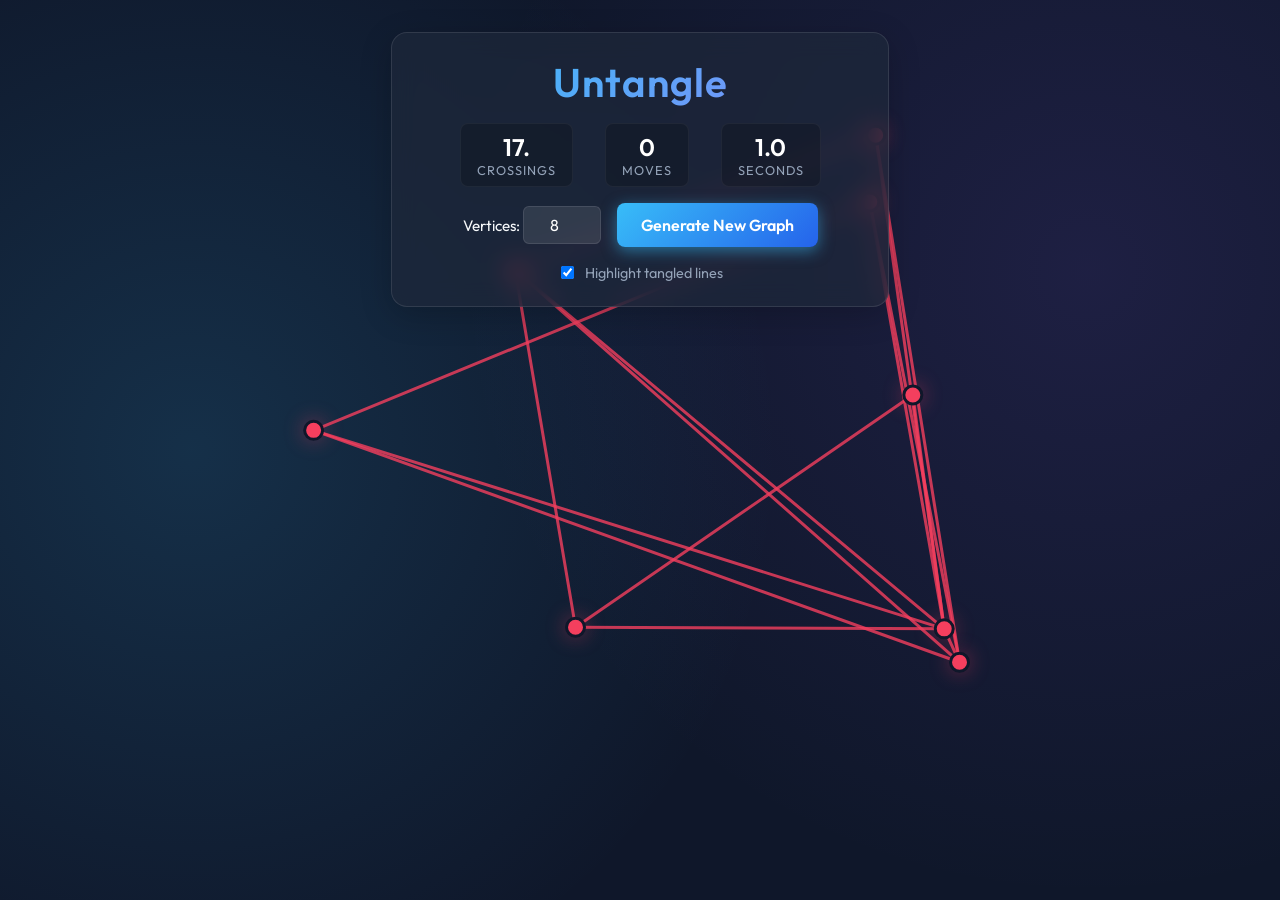
==== index.html @ a720e9df "updated to 1.0" ====
<!DOCTYPE html>
<html lang="en">

<head>
    <meta charset="UTF-8">
    <meta name="viewport" content="width=device-width, initial-scale=1.0">
    <title>Untangle | Planarity Game</title>

    <!-- Google Fonts -->
    <link rel="preconnect" href="https://fonts.googleapis.com">
    <link rel="preconnect" href="https://fonts.gstatic.com" crossorigin>
    <link href="https://fonts.googleapis.com/css2?family=Outfit:wght@300;400;600&display=swap" rel="stylesheet">

    <style>
        :root {
            /* Color Palette */
            --bg-dark: #0f172a;
            --bg-accent: #1e293b;
            --glass-bg: rgba(30, 41, 59, 0.7);
            --glass-border: rgba(255, 255, 255, 0.1);

            --text-main: #f8fafc;
            --text-muted: #94a3b8;

            --node-default: #38bdf8;
            --node-tangled: #f43f5e;
            --node-intersect: #fca5a5;

            --edge-default: #38bdf8;
            --edge-tangled: #f43f5e;

            --glow-blue: rgba(56, 189, 248, 0.5);
            --glow-red: rgba(244, 63, 94, 0.4);
        }

        body {
            margin: 0;
            padding: 0;
            overflow: hidden;
            background-color: var(--bg-dark);
            background-image:
                radial-gradient(circle at 15% 50%, rgba(56, 189, 248, 0.15) 0%, transparent 50%),
                radial-gradient(circle at 85% 30%, rgba(139, 92, 246, 0.12) 0%, transparent 50%);
            font-family: 'Outfit', sans-serif;
            color: var(--text-main);
            height: 100vh;
            display: flex;
            flex-direction: column;
            align-items: center;
        }

        /* Glassmorphism UI Overlay */
        #ui-layer {
            position: absolute;
            top: 2rem;
            left: 50%;
            transform: translateX(-50%);
            background: var(--glass-bg);
            backdrop-filter: blur(12px);
            -webkit-backdrop-filter: blur(12px);
            border: 1px solid var(--glass-border);
            border-radius: 16px;
            padding: 1.5rem 3rem;
            box-shadow: 0 8px 32px rgba(0, 0, 0, 0.2);
            text-align: center;
            z-index: 10;
            min-width: 400px;
            pointer-events: auto;
            transition: all 0.3s ease;
        }

        h1 {
            margin: 0 0 0.5rem 0;
            font-size: 2.5rem;
            font-weight: 600;
            background: linear-gradient(135deg, #38bdf8, #818cf8);
            -webkit-background-clip: text;
            -webkit-text-fill-color: transparent;
            letter-spacing: 1px;
        }

        .stats-row {
            display: flex;
            justify-content: center;
            gap: 2rem;
            margin: 1rem 0;
            font-size: 1.1rem;
        }

        .stat-badge {
            display: flex;
            flex-direction: column;
            background: rgba(0, 0, 0, 0.2);
            padding: 0.5rem 1rem;
            border-radius: 8px;
            border: 1px solid rgba(255, 255, 255, 0.05);
        }

        .stat-value {
            font-size: 1.5rem;
            font-weight: 600;
            color: #fff;
        }

        .stat-label {
            font-size: 0.8rem;
            color: var(--text-muted);
            text-transform: uppercase;
            letter-spacing: 1px;
        }

        .controls {
            display: flex;
            align-items: center;
            justify-content: center;
            gap: 1rem;
            margin-top: 1rem;
            flex-wrap: wrap;
        }

        /* Forms and Buttons */
        label {
            font-size: 0.95rem;
            color: var(--text-main);
        }

        input[type="number"] {
            background: rgba(255, 255, 255, 0.1);
            border: 1px solid var(--glass-border);
            color: white;
            padding: 0.5rem;
            border-radius: 6px;
            width: 60px;
            font-family: inherit;
            font-size: 1rem;
            text-align: center;
            outline: none;
            transition: border-color 0.2s;
        }

        input[type="number"]:focus {
            border-color: #38bdf8;
        }

        button {
            background: linear-gradient(135deg, #38bdf8, #2563eb);
            color: white;
            border: none;
            padding: 0.75rem 1.5rem;
            font-size: 1rem;
            font-family: inherit;
            font-weight: 600;
            border-radius: 8px;
            cursor: pointer;
            transition: all 0.2s ease;
            box-shadow: 0 4px 15px var(--glow-blue);
        }

        button:hover {
            transform: translateY(-2px);
            box-shadow: 0 6px 20px rgba(56, 189, 248, 0.7);
        }

        button:active {
            transform: translateY(0);
        }

        .checkbox-wrapper {
            display: flex;
            align-items: center;
            gap: 0.5rem;
            color: var(--text-muted);
            font-size: 0.9rem;
            cursor: pointer;
        }

        /* D3 SVG Canvas Styles */
        #vis {
            position: absolute;
            top: 0;
            left: 0;
            width: 100vw;
            height: 100vh;
            z-index: 1;
        }

        /* SVG Graph Styling */
        circle {
            fill: var(--node-default);
            cursor: grab;
            stroke: var(--bg-dark);
            stroke-width: 3px;
            transition: fill 0.3s ease, filter 0.3s ease;
            filter: drop-shadow(0 0 8px var(--glow-blue));
        }

        circle:active {
            cursor: grabbing;
        }

        line {
            stroke: var(--edge-default);
            stroke-width: 2.5px;
            stroke-linecap: round;
            opacity: 0.6;
            transition: stroke 0.3s ease, opacity 0.3s ease;
        }

        /* States via D3 Classes */
        /* Intersect is tangled */
        line.intersection {
            stroke: var(--edge-tangled);
            opacity: 0.8;
            stroke-width: 3px;
        }

        circle.intersection {
            fill: var(--node-tangled);
            filter: drop-shadow(0 0 10px var(--glow-red));
        }

        circle.connected {
            fill: #fff !important;
            filter: drop-shadow(0 0 12px rgba(255, 255, 255, 0.8));
        }

        /* Untangled Pulse Effect */
        @keyframes pulse-success {
            0% {
                box-shadow: 0 8px 32px rgba(0, 0, 0, 0.2), 0 0 0 0 rgba(74, 222, 128, 0.7);
            }

            70% {
                box-shadow: 0 8px 32px rgba(0, 0, 0, 0.2), 0 0 0 15px rgba(74, 222, 128, 0);
            }

            100% {
                box-shadow: 0 8px 32px rgba(0, 0, 0, 0.2), 0 0 0 0 rgba(74, 222, 128, 0);
            }
        }

        .victory-pulse {
            animation: pulse-success 1.5s ease-out;
            border-color: #4ade80 !important;
        }

        .victory-text {
            color: #4ade80 !important;
        }
    </style>
</head>

<body>

    <!-- Glass UI -->
    <div id="ui-layer">
        <h1>Untangle</h1>

        <div class="stats-row">
            <div class="stat-badge">
                <span id="count" class="stat-value">0</span>
                <span class="stat-label">Crossings</span>
            </div>
            <div class="stat-badge">
                <span id="move-count" class="stat-value">0</span>
                <span class="stat-label">Moves</span>
            </div>
            <div class="stat-badge">
                <span id="timer" class="stat-value">0.0</span>
                <span class="stat-label">Seconds</span>
            </div>
        </div>

        <div class="controls">
            <div>
                <label for="nodes">Vertices: </label>
                <input type="number" value="8" id="nodes" min="4" max="25">
            </div>
            <button id="generate">Generate New Graph</button>
        </div>

        <div class="controls" style="margin-top: 1rem;">
            <label class="checkbox-wrapper" for="intersections">
                <input type="checkbox" id="intersections" checked>
                Highlight tangled lines
            </label>
        </div>
    </div>

    <!-- Graph Container -->
    <div id="vis"></div>

    <script src="./files/bundle.js.download"></script>

    <!-- Injection Script for custom behaviors over the original bundle -->
    <script>
        // Wait for D3 rendering to finish its initial setup
        setTimeout(() => {
            const observer = new MutationObserver((mutations) => {
                const countSpan = document.getElementById('count');
                const uiLayer = document.getElementById('ui-layer');
                const val = parseInt(countSpan.innerText);

                // If the game reaches 0 crossings (meaning we won!)
                // Add the victory pulse effect
                if (val === 0 && !uiLayer.classList.contains('victory-pulse')) {
                    uiLayer.classList.add('victory-pulse');
                    countSpan.classList.add('victory-text');

                    // Remove it after animation completes so it can trigger again on new games
                    setTimeout(() => {
                        uiLayer.classList.remove('victory-pulse');
                    }, 1500);
                } else if (val > 0) {
                    uiLayer.classList.remove('victory-pulse');
                    countSpan.classList.remove('victory-text');
                }
            });

            // Monitor the #count span for text changes 
            // (the bundle.js updates this dynamically)
            const targetNode = document.getElementById('count');
            if (targetNode) {
                observer.observe(targetNode, { characterData: true, childList: true, subtree: true });
            }
        }, 1000);
    </script>
</body>

</html>
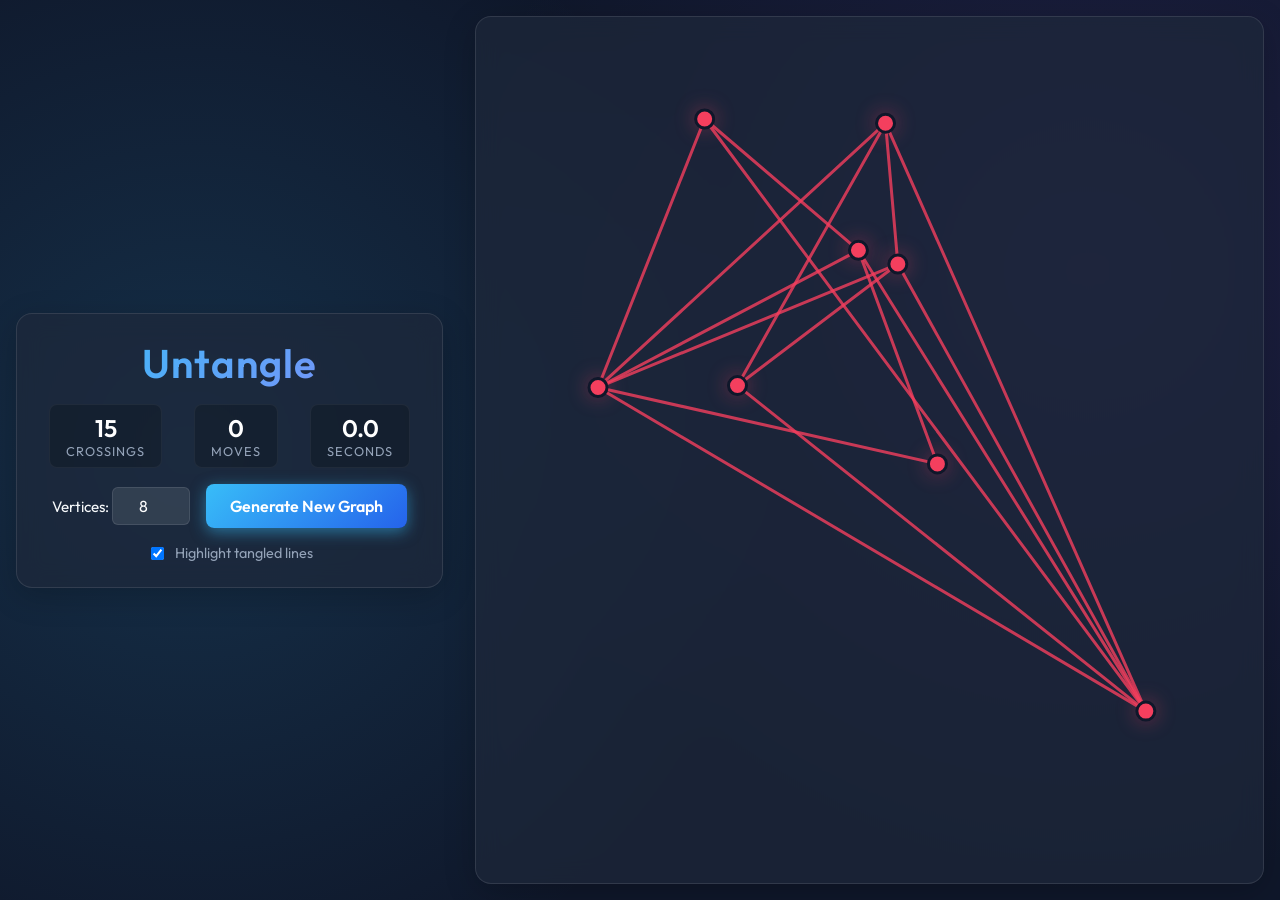
==== commit 4996aad5: "Add README; update bundle and index Add a new README.md documenting the Untangle (Planarity) game wi" ====
--- a/index.html
+++ b/index.html
@@ -46,25 +46,31 @@
             height: 100vh;
             display: flex;
             flex-direction: column;
-            align-items: center;
+            align-items: stretch;
+        }
+
+        @media (min-width: 1024px) {
+            body {
+                flex-direction: row;
+            }
         }
 
         /* Glassmorphism UI Overlay */
         #ui-layer {
-            position: absolute;
-            top: 2rem;
-            left: 50%;
-            transform: translateX(-50%);
+            position: relative;
+            flex-shrink: 0;
+            align-self: center;
+            margin: 1rem;
             background: var(--glass-bg);
             backdrop-filter: blur(12px);
             -webkit-backdrop-filter: blur(12px);
             border: 1px solid var(--glass-border);
             border-radius: 16px;
-            padding: 1.5rem 3rem;
+            padding: 1.5rem 2rem;
             box-shadow: 0 8px 32px rgba(0, 0, 0, 0.2);
             text-align: center;
             z-index: 10;
-            min-width: 400px;
+            min-width: 320px;
             pointer-events: auto;
             transition: all 0.3s ease;
         }
@@ -75,6 +81,7 @@
             font-weight: 600;
             background: linear-gradient(135deg, #38bdf8, #818cf8);
             -webkit-background-clip: text;
+            background-clip: text;
             -webkit-text-fill-color: transparent;
             letter-spacing: 1px;
         }
@@ -174,14 +181,37 @@
             cursor: pointer;
         }
 
+        #game-container {
+            flex-grow: 1;
+            position: relative;
+            min-width: 0;
+            min-height: 0;
+            margin: 1rem;
+            border-radius: 16px;
+            background: var(--glass-bg);
+            backdrop-filter: blur(12px);
+            -webkit-backdrop-filter: blur(12px);
+            border: 1px solid var(--glass-border);
+            box-shadow: 0 8px 32px rgba(0, 0, 0, 0.2);
+            overflow: hidden;
+            display: flex;
+        }
+
         /* D3 SVG Canvas Styles */
         #vis {
+            position: relative;
+            width: 100%;
+            height: 100%;
+            flex-grow: 1;
+            z-index: 1;
+        }
+
+        #vis>svg {
             position: absolute;
             top: 0;
             left: 0;
-            width: 100vw;
-            height: 100vh;
-            z-index: 1;
+            width: 100%;
+            height: 100%;
         }
 
         /* SVG Graph Styling */
@@ -288,7 +318,9 @@
     </div>
 
     <!-- Graph Container -->
-    <div id="vis"></div>
+    <div id="game-container">
+        <div id="vis"></div>
+    </div>
 
     <script src="./files/bundle.js.download"></script>
 
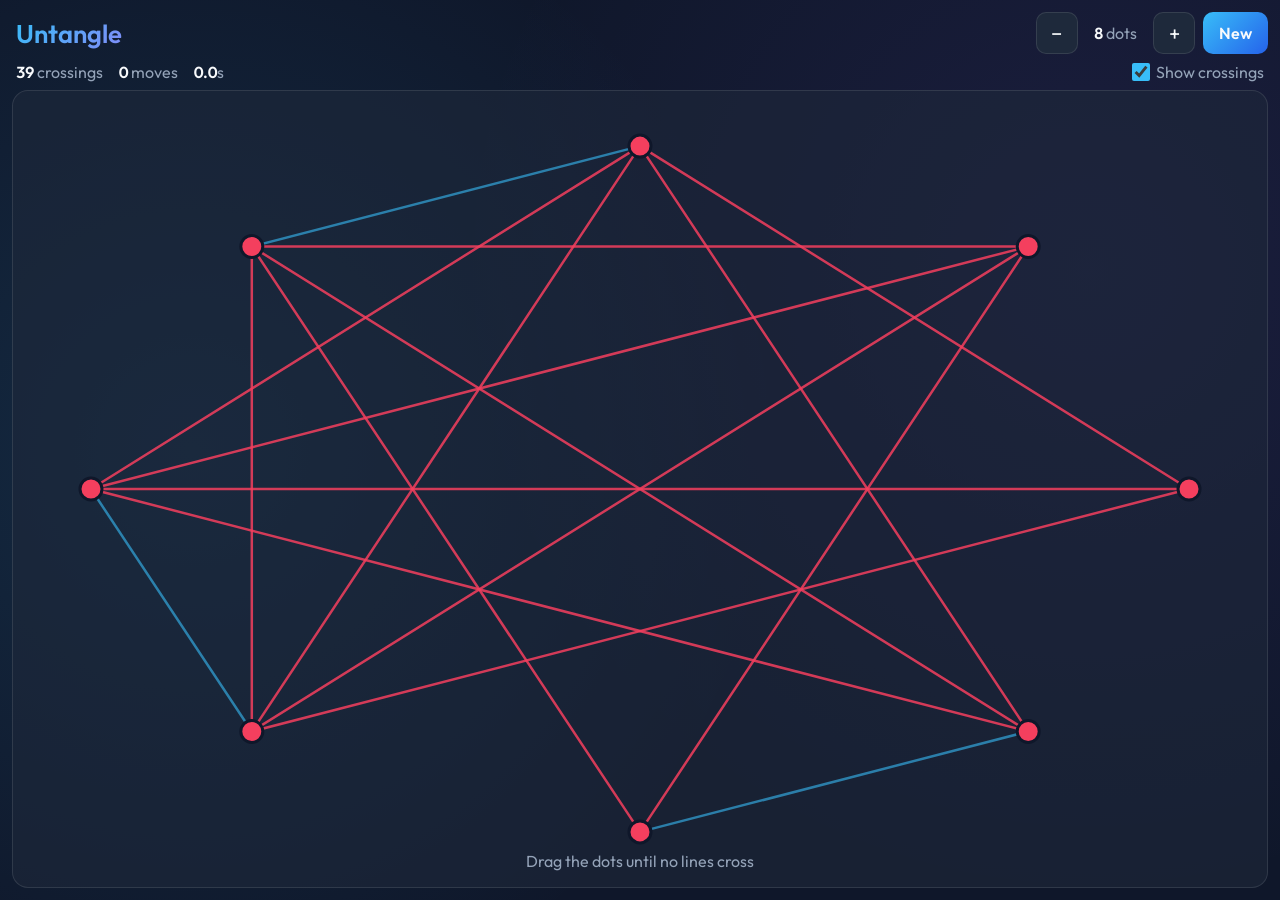
==== commit 05845f6d: "debugging with ai smoketest" ====
--- a/index.html
+++ b/index.html
@@ -3,360 +3,48 @@
 
 <head>
     <meta charset="UTF-8">
-    <meta name="viewport" content="width=device-width, initial-scale=1.0">
-    <title>Untangle | Planarity Game</title>
-
-    <!-- Google Fonts -->
+    <meta name="viewport" content="width=device-width, initial-scale=1, viewport-fit=cover">
+    <meta name="theme-color" content="#0f172a">
+    <meta name="description" content="Untangle the graph: drag the dots until no lines cross.">
+    <title>Untangle</title>
+    <link rel="icon" href="data:image/svg+xml,%3Csvg xmlns='http://www.w3.org/2000/svg' viewBox='0 0 32 32'%3E%3Cg stroke='%2338bdf8' stroke-width='2.5'%3E%3Cpath d='M7 8 25 24M7 24 25 8'/%3E%3C/g%3E%3Cg fill='%2338bdf8'%3E%3Ccircle cx='7' cy='8' r='4'/%3E%3Ccircle cx='25' cy='24' r='4'/%3E%3Ccircle cx='7' cy='24' r='4'/%3E%3Ccircle cx='25' cy='8' r='4'/%3E%3C/g%3E%3C/svg%3E">
     <link rel="preconnect" href="https://fonts.googleapis.com">
     <link rel="preconnect" href="https://fonts.gstatic.com" crossorigin>
-    <link href="https://fonts.googleapis.com/css2?family=Outfit:wght@300;400;600&display=swap" rel="stylesheet">
-
-    <style>
-        :root {
-            /* Color Palette */
-            --bg-dark: #0f172a;
-            --bg-accent: #1e293b;
-            --glass-bg: rgba(30, 41, 59, 0.7);
-            --glass-border: rgba(255, 255, 255, 0.1);
-
-            --text-main: #f8fafc;
-            --text-muted: #94a3b8;
-
-            --node-default: #38bdf8;
-            --node-tangled: #f43f5e;
-            --node-intersect: #fca5a5;
-
-            --edge-default: #38bdf8;
-            --edge-tangled: #f43f5e;
-
-            --glow-blue: rgba(56, 189, 248, 0.5);
-            --glow-red: rgba(244, 63, 94, 0.4);
-        }
-
-        body {
-            margin: 0;
-            padding: 0;
-            overflow: hidden;
-            background-color: var(--bg-dark);
-            background-image:
-                radial-gradient(circle at 15% 50%, rgba(56, 189, 248, 0.15) 0%, transparent 50%),
-                radial-gradient(circle at 85% 30%, rgba(139, 92, 246, 0.12) 0%, transparent 50%);
-            font-family: 'Outfit', sans-serif;
-            color: var(--text-main);
-            height: 100vh;
-            display: flex;
-            flex-direction: column;
-            align-items: stretch;
-        }
-
-        @media (min-width: 1024px) {
-            body {
-                flex-direction: row;
-            }
-        }
-
-        /* Glassmorphism UI Overlay */
-        #ui-layer {
-            position: relative;
-            flex-shrink: 0;
-            align-self: center;
-            margin: 1rem;
-            background: var(--glass-bg);
-            backdrop-filter: blur(12px);
-            -webkit-backdrop-filter: blur(12px);
-            border: 1px solid var(--glass-border);
-            border-radius: 16px;
-            padding: 1.5rem 2rem;
-            box-shadow: 0 8px 32px rgba(0, 0, 0, 0.2);
-            text-align: center;
-            z-index: 10;
-            min-width: 320px;
-            pointer-events: auto;
-            transition: all 0.3s ease;
-        }
-
-        h1 {
-            margin: 0 0 0.5rem 0;
-            font-size: 2.5rem;
-            font-weight: 600;
-            background: linear-gradient(135deg, #38bdf8, #818cf8);
-            -webkit-background-clip: text;
-            background-clip: text;
-            -webkit-text-fill-color: transparent;
-            letter-spacing: 1px;
-        }
-
-        .stats-row {
-            display: flex;
-            justify-content: center;
-            gap: 2rem;
-            margin: 1rem 0;
-            font-size: 1.1rem;
-        }
-
-        .stat-badge {
-            display: flex;
-            flex-direction: column;
-            background: rgba(0, 0, 0, 0.2);
-            padding: 0.5rem 1rem;
-            border-radius: 8px;
-            border: 1px solid rgba(255, 255, 255, 0.05);
-        }
-
-        .stat-value {
-            font-size: 1.5rem;
-            font-weight: 600;
-            color: #fff;
-        }
-
-        .stat-label {
-            font-size: 0.8rem;
-            color: var(--text-muted);
-            text-transform: uppercase;
-            letter-spacing: 1px;
-        }
-
-        .controls {
-            display: flex;
-            align-items: center;
-            justify-content: center;
-            gap: 1rem;
-            margin-top: 1rem;
-            flex-wrap: wrap;
-        }
-
-        /* Forms and Buttons */
-        label {
-            font-size: 0.95rem;
-            color: var(--text-main);
-        }
-
-        input[type="number"] {
-            background: rgba(255, 255, 255, 0.1);
-            border: 1px solid var(--glass-border);
-            color: white;
-            padding: 0.5rem;
-            border-radius: 6px;
-            width: 60px;
-            font-family: inherit;
-            font-size: 1rem;
-            text-align: center;
-            outline: none;
-            transition: border-color 0.2s;
-        }
-
-        input[type="number"]:focus {
-            border-color: #38bdf8;
-        }
-
-        button {
-            background: linear-gradient(135deg, #38bdf8, #2563eb);
-            color: white;
-            border: none;
-            padding: 0.75rem 1.5rem;
-            font-size: 1rem;
-            font-family: inherit;
-            font-weight: 600;
-            border-radius: 8px;
-            cursor: pointer;
-            transition: all 0.2s ease;
-            box-shadow: 0 4px 15px var(--glow-blue);
-        }
-
-        button:hover {
-            transform: translateY(-2px);
-            box-shadow: 0 6px 20px rgba(56, 189, 248, 0.7);
-        }
-
-        button:active {
-            transform: translateY(0);
-        }
-
-        .checkbox-wrapper {
-            display: flex;
-            align-items: center;
-            gap: 0.5rem;
-            color: var(--text-muted);
-            font-size: 0.9rem;
-            cursor: pointer;
-        }
-
-        #game-container {
-            flex-grow: 1;
-            position: relative;
-            min-width: 0;
-            min-height: 0;
-            margin: 1rem;
-            border-radius: 16px;
-            background: var(--glass-bg);
-            backdrop-filter: blur(12px);
-            -webkit-backdrop-filter: blur(12px);
-            border: 1px solid var(--glass-border);
-            box-shadow: 0 8px 32px rgba(0, 0, 0, 0.2);
-            overflow: hidden;
-            display: flex;
-        }
-
-        /* D3 SVG Canvas Styles */
-        #vis {
-            position: relative;
-            width: 100%;
-            height: 100%;
-            flex-grow: 1;
-            z-index: 1;
-        }
-
-        #vis>svg {
-            position: absolute;
-            top: 0;
-            left: 0;
-            width: 100%;
-            height: 100%;
-        }
-
-        /* SVG Graph Styling */
-        circle {
-            fill: var(--node-default);
-            cursor: grab;
-            stroke: var(--bg-dark);
-            stroke-width: 3px;
-            transition: fill 0.3s ease, filter 0.3s ease;
-            filter: drop-shadow(0 0 8px var(--glow-blue));
-        }
-
-        circle:active {
-            cursor: grabbing;
-        }
-
-        line {
-            stroke: var(--edge-default);
-            stroke-width: 2.5px;
-            stroke-linecap: round;
-            opacity: 0.6;
-            transition: stroke 0.3s ease, opacity 0.3s ease;
-        }
-
-        /* States via D3 Classes */
-        /* Intersect is tangled */
-        line.intersection {
-            stroke: var(--edge-tangled);
-            opacity: 0.8;
-            stroke-width: 3px;
-        }
-
-        circle.intersection {
-            fill: var(--node-tangled);
-            filter: drop-shadow(0 0 10px var(--glow-red));
-        }
-
-        circle.connected {
-            fill: #fff !important;
-            filter: drop-shadow(0 0 12px rgba(255, 255, 255, 0.8));
-        }
-
-        /* Untangled Pulse Effect */
-        @keyframes pulse-success {
-            0% {
-                box-shadow: 0 8px 32px rgba(0, 0, 0, 0.2), 0 0 0 0 rgba(74, 222, 128, 0.7);
-            }
-
-            70% {
-                box-shadow: 0 8px 32px rgba(0, 0, 0, 0.2), 0 0 0 15px rgba(74, 222, 128, 0);
-            }
-
-            100% {
-                box-shadow: 0 8px 32px rgba(0, 0, 0, 0.2), 0 0 0 0 rgba(74, 222, 128, 0);
-            }
-        }
-
-        .victory-pulse {
-            animation: pulse-success 1.5s ease-out;
-            border-color: #4ade80 !important;
-        }
-
-        .victory-text {
-            color: #4ade80 !important;
-        }
-    </style>
+    <link href="https://fonts.googleapis.com/css2?family=Outfit:wght@400;600&display=swap" rel="stylesheet">
+    <link rel="stylesheet" href="style.css">
 </head>
 
 <body>
+    <header class="bar">
+        <h1>Untangle</h1>
+        <div class="size" role="group" aria-label="Number of dots">
+            <button id="fewer" aria-label="Fewer dots">&minus;</button>
+            <span class="size-label"><b id="size">8</b><span class="unit"> dots</span></span>
+            <button id="more" aria-label="More dots">+</button>
+        </div>
+        <button id="new" class="primary">New</button>
+    </header>
 
-    <!-- Glass UI -->
-    <div id="ui-layer">
-        <h1>Untangle</h1>
-
-        <div class="stats-row">
-            <div class="stat-badge">
-                <span id="count" class="stat-value">0</span>
-                <span class="stat-label">Crossings</span>
-            </div>
-            <div class="stat-badge">
-                <span id="move-count" class="stat-value">0</span>
-                <span class="stat-label">Moves</span>
-            </div>
-            <div class="stat-badge">
-                <span id="timer" class="stat-value">0.0</span>
-                <span class="stat-label">Seconds</span>
-            </div>
-        </div>
-
-        <div class="controls">
-            <div>
-                <label for="nodes">Vertices: </label>
-                <input type="number" value="8" id="nodes" min="4" max="25">
-            </div>
-            <button id="generate">Generate New Graph</button>
-        </div>
-
-        <div class="controls" style="margin-top: 1rem;">
-            <label class="checkbox-wrapper" for="intersections">
-                <input type="checkbox" id="intersections" checked>
-                Highlight tangled lines
-            </label>
-        </div>
+    <div class="stats">
+        <span><b id="crossings">0</b> <span id="crossings-label">crossings</span></span>
+        <span><b id="moves">0</b> <span id="moves-label">moves</span></span>
+        <span><b id="time">0.0</b>s</span>
+        <label class="toggle"><input type="checkbox" id="hints" checked> Show crossings</label>
     </div>
 
-    <!-- Graph Container -->
-    <div id="game-container">
-        <div id="vis"></div>
-    </div>
+    <main id="board">
+        <svg id="graph" aria-label="Puzzle board">
+            <g id="links"></g>
+            <g id="nodes"></g>
+        </svg>
+        <p id="hint">Drag the dots until no lines cross</p>
+        <div id="win" role="status" hidden>
+            <p><strong>Untangled!</strong> <span id="win-stats"></span></p>
+            <button id="next" class="primary">Next</button>
+        </div>
+    </main>
 
-    <script src="./files/bundle.js.download"></script>
-
-    <!-- Injection Script for custom behaviors over the original bundle -->
-    <script>
-        // Wait for D3 rendering to finish its initial setup
-        setTimeout(() => {
-            const observer = new MutationObserver((mutations) => {
-                const countSpan = document.getElementById('count');
-                const uiLayer = document.getElementById('ui-layer');
-                const val = parseInt(countSpan.innerText);
-
-                // If the game reaches 0 crossings (meaning we won!)
-                // Add the victory pulse effect
-                if (val === 0 && !uiLayer.classList.contains('victory-pulse')) {
-                    uiLayer.classList.add('victory-pulse');
-                    countSpan.classList.add('victory-text');
-
-                    // Remove it after animation completes so it can trigger again on new games
-                    setTimeout(() => {
-                        uiLayer.classList.remove('victory-pulse');
-                    }, 1500);
-                } else if (val > 0) {
-                    uiLayer.classList.remove('victory-pulse');
-                    countSpan.classList.remove('victory-text');
-                }
-            });
-
-            // Monitor the #count span for text changes 
-            // (the bundle.js updates this dynamically)
-            const targetNode = document.getElementById('count');
-            if (targetNode) {
-                observer.observe(targetNode, { characterData: true, childList: true, subtree: true });
-            }
-        }, 1000);
-    </script>
+    <script src="game.js"></script>
 </body>
 
-</html>+</html>
--- a/style.css
+++ b/style.css
@@ -0,0 +1,293 @@
+:root {
+    --bg: #0f172a;
+    --panel: #1e293b;
+    --border: rgba(255, 255, 255, 0.1);
+    --text: #f8fafc;
+    --muted: #94a3b8;
+    --blue: #38bdf8;
+    --red: #f43f5e;
+    --green: #4ade80;
+}
+
+* {
+    box-sizing: border-box;
+}
+
+html,
+body {
+    margin: 0;
+    height: 100%;
+}
+
+body {
+    display: flex;
+    flex-direction: column;
+    height: 100vh;
+    height: 100dvh;
+    padding: env(safe-area-inset-top) env(safe-area-inset-right) env(safe-area-inset-bottom) env(safe-area-inset-left);
+    overflow: hidden;
+    background:
+        radial-gradient(circle at 15% 50%, rgba(56, 189, 248, 0.12), transparent 50%),
+        radial-gradient(circle at 85% 30%, rgba(139, 92, 246, 0.1), transparent 50%),
+        var(--bg);
+    color: var(--text);
+    font-family: 'Outfit', system-ui, sans-serif;
+    -webkit-tap-highlight-color: transparent;
+}
+
+/* ---------- Header ---------- */
+
+.bar {
+    display: flex;
+    align-items: center;
+    gap: 0.5rem;
+    padding: 0.75rem 0.75rem 0.25rem;
+}
+
+h1 {
+    margin: 0 auto 0 0.25rem;
+    font-size: 1.6rem;
+    font-weight: 600;
+    background: linear-gradient(135deg, #38bdf8, #818cf8);
+    -webkit-background-clip: text;
+    background-clip: text;
+    color: transparent;
+}
+
+button {
+    min-width: 42px;
+    min-height: 42px;
+    padding: 0 1rem;
+    border: 1px solid var(--border);
+    border-radius: 10px;
+    background: var(--panel);
+    color: var(--text);
+    font: inherit;
+    font-size: 1rem;
+    cursor: pointer;
+    touch-action: manipulation;
+}
+
+button:hover:not(:disabled) {
+    border-color: var(--blue);
+}
+
+button:disabled {
+    opacity: 0.4;
+    cursor: default;
+}
+
+button.primary {
+    border: 0;
+    background: linear-gradient(135deg, #38bdf8, #2563eb);
+    font-weight: 600;
+}
+
+.size {
+    display: flex;
+    align-items: center;
+    gap: 0.25rem;
+}
+
+.size button {
+    padding: 0;
+    font-size: 1.3rem;
+    line-height: 1;
+}
+
+.size-label {
+    min-width: 4.2em;
+    text-align: center;
+    color: var(--muted);
+}
+
+.size-label b,
+.stats b {
+    color: var(--text);
+    font-weight: 600;
+    font-variant-numeric: tabular-nums;
+}
+
+.stats {
+    display: flex;
+    flex-wrap: wrap;
+    align-items: center;
+    gap: 0.25rem 1rem;
+    padding: 0.25rem 1rem 0.5rem;
+    color: var(--muted);
+}
+
+.toggle {
+    display: flex;
+    align-items: center;
+    gap: 0.4rem;
+    margin-left: auto;
+    cursor: pointer;
+}
+
+.toggle input {
+    width: 1.1rem;
+    height: 1.1rem;
+    margin: 0;
+    accent-color: var(--blue);
+}
+
+/* ---------- Board ---------- */
+
+#board {
+    position: relative;
+    flex: 1;
+    min-height: 0;
+    margin: 0 0.75rem 0.75rem;
+    overflow: hidden;
+    border: 1px solid var(--border);
+    border-radius: 16px;
+    background: rgba(30, 41, 59, 0.6);
+    touch-action: none;
+    user-select: none;
+    -webkit-user-select: none;
+    transition: border-color 0.3s;
+}
+
+#graph {
+    position: absolute;
+    inset: 0;
+    width: 100%;
+    height: 100%;
+}
+
+line {
+    stroke: var(--blue);
+    stroke-width: 2.5;
+    stroke-linecap: round;
+    opacity: 0.6;
+}
+
+line.crossed {
+    stroke: var(--red);
+    opacity: 0.85;
+}
+
+circle {
+    fill: var(--blue);
+    stroke: var(--bg);
+    stroke-width: 3;
+    cursor: grab;
+}
+
+circle.crossed {
+    fill: var(--red);
+}
+
+circle.neighbor {
+    fill: #fff;
+}
+
+circle.active {
+    fill: #fff;
+    stroke: var(--blue);
+}
+
+#board.dragging,
+#board.dragging circle {
+    cursor: grabbing;
+}
+
+#board.solved {
+    border-color: var(--green);
+}
+
+#board.solved line {
+    stroke: var(--green);
+    opacity: 0.85;
+}
+
+#board.solved circle {
+    fill: var(--green);
+    cursor: default;
+}
+
+#hint {
+    position: absolute;
+    inset: auto 0 1rem;
+    margin: 0;
+    text-align: center;
+    color: var(--muted);
+    pointer-events: none;
+    transition: opacity 0.4s;
+}
+
+#hint.gone {
+    opacity: 0;
+}
+
+#win {
+    position: absolute;
+    left: 50%;
+    bottom: 1rem;
+    display: flex;
+    flex-wrap: wrap;
+    justify-content: center;
+    align-items: center;
+    gap: 0.5rem 1rem;
+    width: max-content;
+    max-width: calc(100% - 2rem);
+    padding: 0.6rem 0.6rem 0.6rem 1.1rem;
+    border: 1px solid var(--green);
+    border-radius: 14px;
+    background: var(--panel);
+    box-shadow: 0 8px 32px rgba(0, 0, 0, 0.4);
+    transform: translateX(-50%);
+    animation: pop 0.35s ease-out;
+}
+
+#win[hidden] {
+    display: none;
+}
+
+#win p {
+    margin: 0;
+    color: var(--muted);
+}
+
+#win strong {
+    color: var(--green);
+}
+
+@keyframes pop {
+    from {
+        opacity: 0;
+        transform: translate(-50%, 1rem);
+    }
+}
+
+/* ---------- Small phones ---------- */
+
+@media (max-width: 380px) {
+    h1 {
+        font-size: 1.3rem;
+    }
+
+    .bar {
+        gap: 0.35rem;
+    }
+
+    button {
+        min-width: 38px;
+        min-height: 38px;
+        padding: 0 0.8rem;
+    }
+
+    .size-label {
+        min-width: 2em;
+    }
+
+    .size-label .unit {
+        display: none;
+    }
+
+    .stats {
+        gap: 0.25rem 0.75rem;
+        font-size: 0.9rem;
+    }
+}
